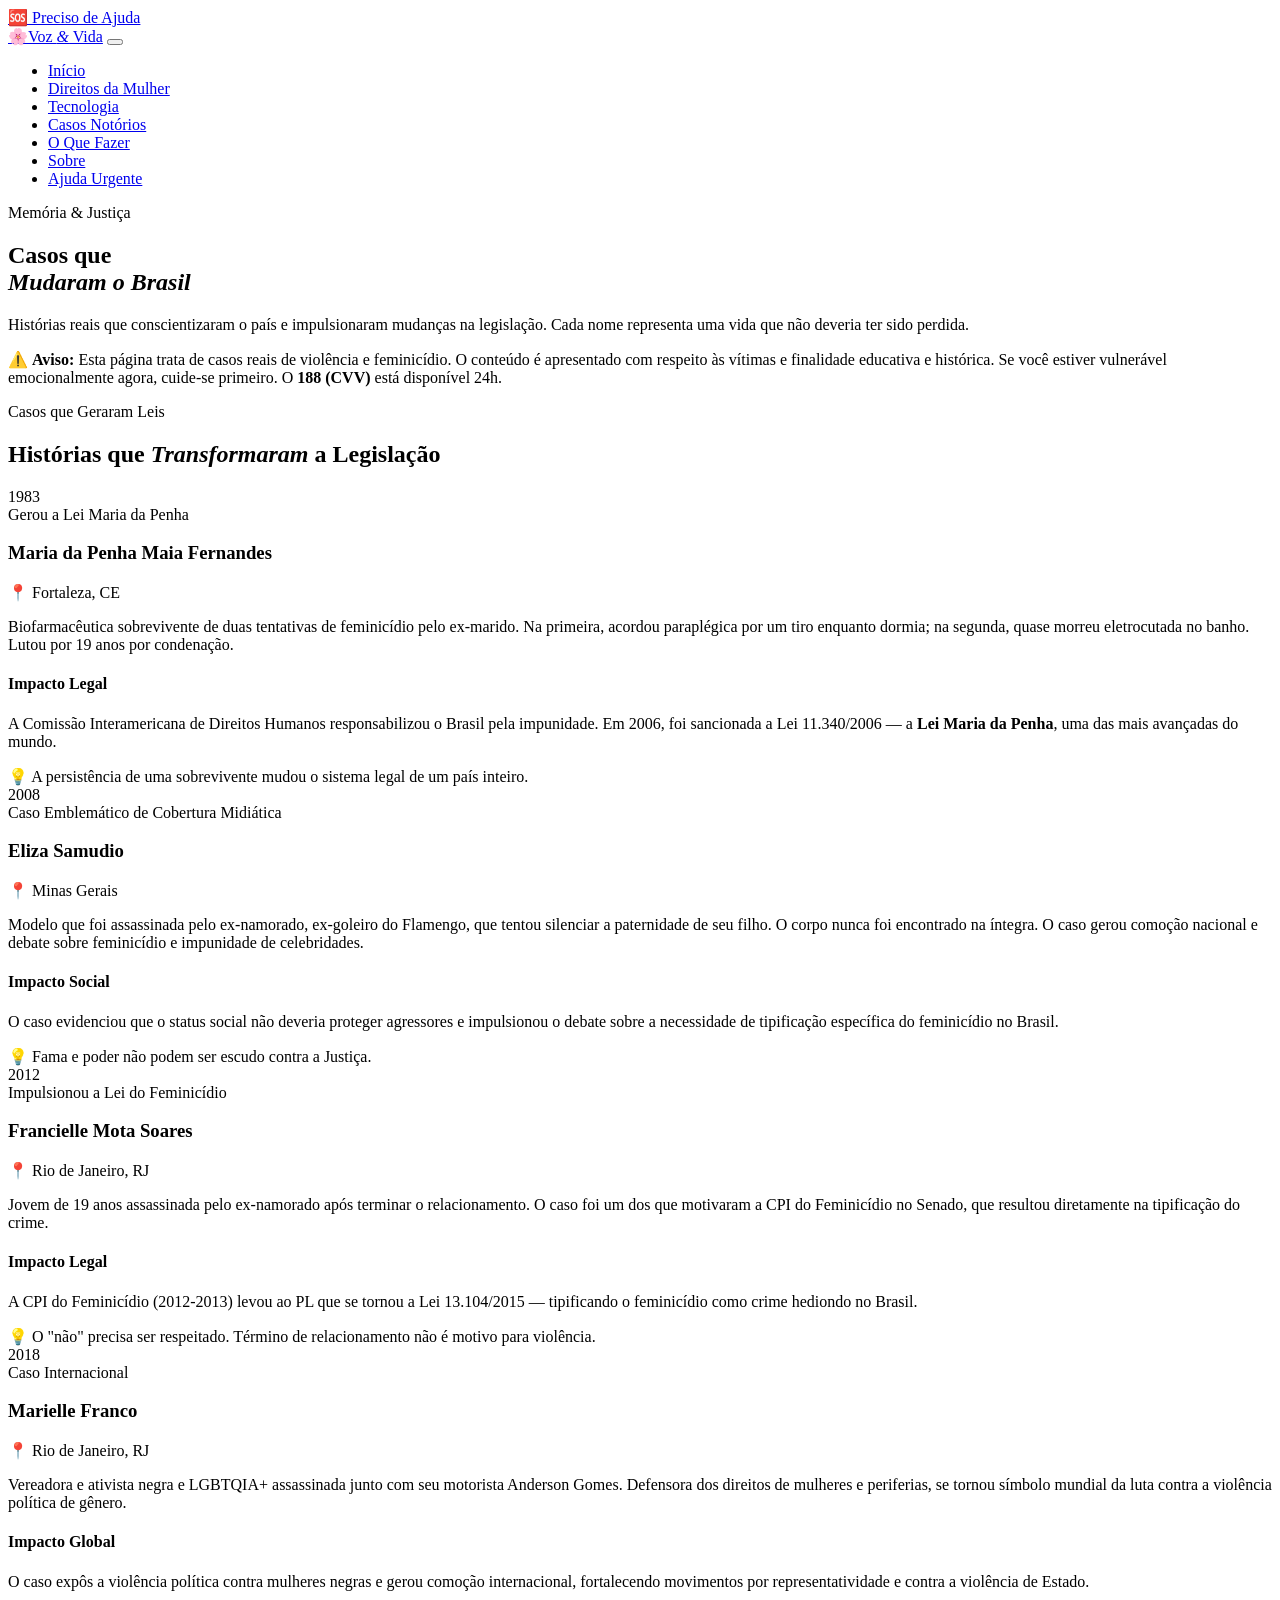
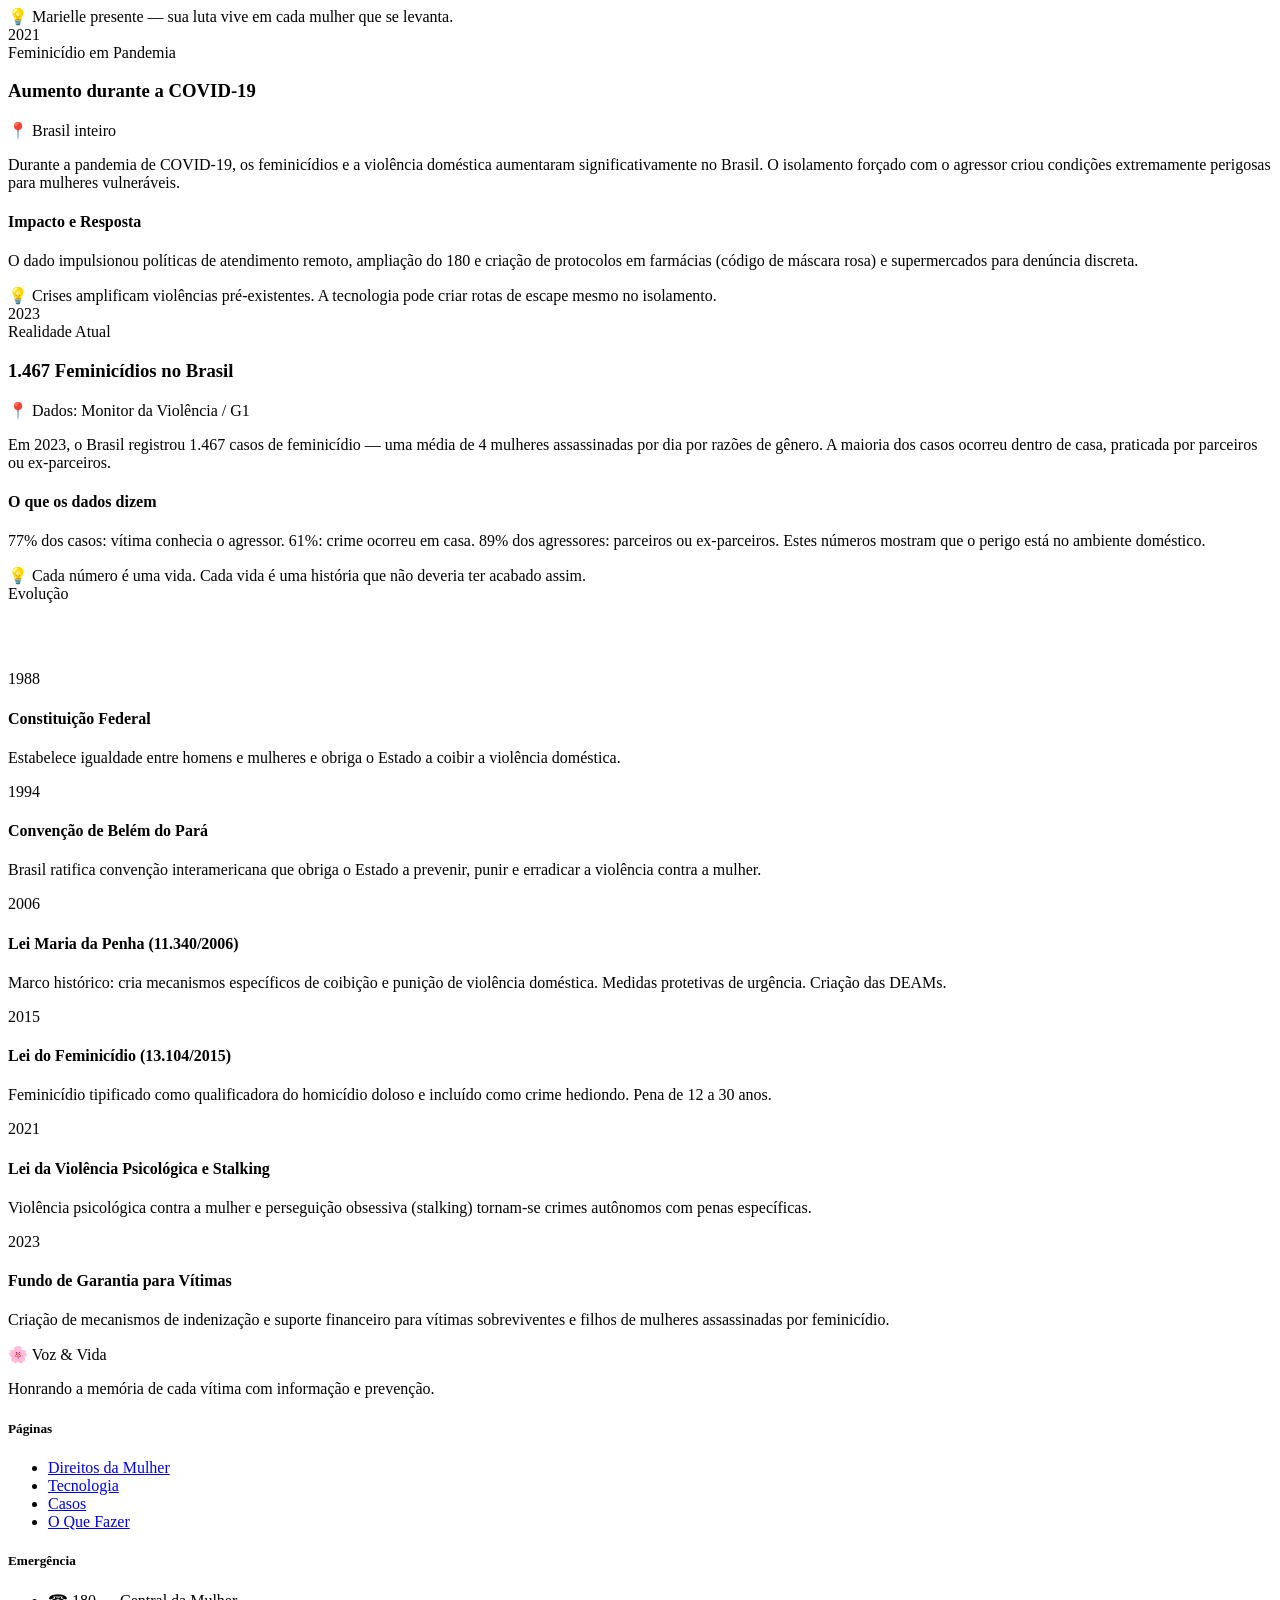
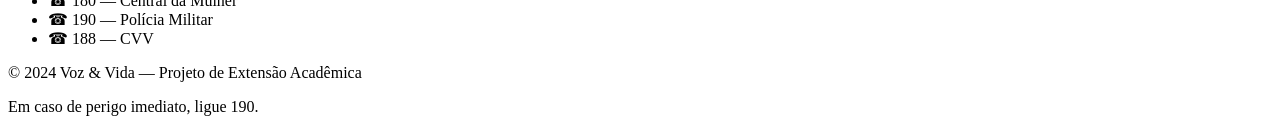
==== casos.html @ ae89c6c9 "Add files via upload" ====
<!DOCTYPE html>
<html lang="pt-BR">
<head>
  <meta charset="UTF-8"/>
  <meta name="viewport" content="width=device-width, initial-scale=1.0"/>
  <title>Casos Notórios — Voz & Vida</title>
  <link rel="stylesheet" href="../css/style.css"/>
  <link rel="stylesheet" href="../css/pages.css"/>
  <link href="https://fonts.googleapis.com/css2?family=Playfair+Display:ital,wght@0,400;0,700;1,400&family=DM+Sans:wght@300;400;500;600&display=swap" rel="stylesheet">
</head>
<body>

  <a href="socorro.html" class="sos-btn">
    <span class="sos-pulse"></span><span class="sos-icon">🆘</span>
    <span class="sos-label">Preciso de Ajuda</span>
  </a>

  <nav class="navbar" id="navbar">
    <div class="nav-container">
      <a href="../index.html" class="nav-logo"><span class="logo-icon">🌸</span><span>Voz <em>&</em> Vida</span></a>
      <button class="nav-toggle" id="navToggle"><span></span><span></span><span></span></button>
      <ul class="nav-links" id="navLinks">
        <li><a href="../index.html">Início</a></li>
        <li><a href="direitos.html">Direitos da Mulher</a></li>
        <li><a href="tecnologia.html">Tecnologia</a></li>
        <li><a href="casos.html" class="active">Casos Notórios</a></li>
        <li><a href="passos.html">O Que Fazer</a></li>
        <li><a href="sobre.html">Sobre</a></li>
        <li><a href="socorro.html" class="nav-sos">Ajuda Urgente</a></li>
      </ul>
    </div>
  </nav>

  <section class="page-hero">
    <span class="page-hero-tag">Memória & Justiça</span>
    <h1>Casos que<br><em>Mudaram o Brasil</em></h1>
    <p>Histórias reais que conscientizaram o país e impulsionaram mudanças na legislação. Cada nome representa uma vida que não deveria ter sido perdida.</p>
  </section>

  <!-- AVISO DE CONTEÚDO SENSÍVEL -->
  <div class="content-warning">
    <div class="container">
      <p>⚠️ <strong>Aviso:</strong> Esta página trata de casos reais de violência e feminicídio. O conteúdo é apresentado com respeito às vítimas e finalidade educativa e histórica. Se você estiver vulnerável emocionalmente agora, cuide-se primeiro. O <strong>188 (CVV)</strong> está disponível 24h.</p>
    </div>
  </div>

  <!-- CASOS -->
  <section class="content-section">
    <div class="container">
      <div class="section-header centered">
        <span class="section-tag">Casos que Geraram Leis</span>
        <h2 class="section-title">Histórias que <em>Transformaram</em> a Legislação</h2>
      </div>
      <div class="cases-grid">

        <div class="case-card case-landmark">
          <div class="case-year">1983</div>
          <div class="case-badge">Gerou a Lei Maria da Penha</div>
          <h3>Maria da Penha Maia Fernandes</h3>
          <div class="case-location">📍 Fortaleza, CE</div>
          <p>Biofarmacêutica sobrevivente de duas tentativas de feminicídio pelo ex-marido. Na primeira, acordou paraplégica por um tiro enquanto dormia; na segunda, quase morreu eletrocutada no banho. Lutou por 19 anos por condenação.</p>
          <div class="case-impact">
            <h4>Impacto Legal</h4>
            <p>A Comissão Interamericana de Direitos Humanos responsabilizou o Brasil pela impunidade. Em 2006, foi sancionada a Lei 11.340/2006 — a <strong>Lei Maria da Penha</strong>, uma das mais avançadas do mundo.</p>
          </div>
          <div class="case-lesson">
            <span class="lesson-icon">💡</span>
            <span>A persistência de uma sobrevivente mudou o sistema legal de um país inteiro.</span>
          </div>
        </div>

        <div class="case-card">
          <div class="case-year">2008</div>
          <div class="case-badge">Caso Emblemático de Cobertura Midiática</div>
          <h3>Eliza Samudio</h3>
          <div class="case-location">📍 Minas Gerais</div>
          <p>Modelo que foi assassinada pelo ex-namorado, ex-goleiro do Flamengo, que tentou silenciar a paternidade de seu filho. O corpo nunca foi encontrado na íntegra. O caso gerou comoção nacional e debate sobre feminicídio e impunidade de celebridades.</p>
          <div class="case-impact">
            <h4>Impacto Social</h4>
            <p>O caso evidenciou que o status social não deveria proteger agressores e impulsionou o debate sobre a necessidade de tipificação específica do feminicídio no Brasil.</p>
          </div>
          <div class="case-lesson">
            <span class="lesson-icon">💡</span>
            <span>Fama e poder não podem ser escudo contra a Justiça.</span>
          </div>
        </div>

        <div class="case-card">
          <div class="case-year">2012</div>
          <div class="case-badge">Impulsionou a Lei do Feminicídio</div>
          <h3>Francielle Mota Soares</h3>
          <div class="case-location">📍 Rio de Janeiro, RJ</div>
          <p>Jovem de 19 anos assassinada pelo ex-namorado após terminar o relacionamento. O caso foi um dos que motivaram a CPI do Feminicídio no Senado, que resultou diretamente na tipificação do crime.</p>
          <div class="case-impact">
            <h4>Impacto Legal</h4>
            <p>A CPI do Feminicídio (2012-2013) levou ao PL que se tornou a Lei 13.104/2015 — tipificando o feminicídio como crime hediondo no Brasil.</p>
          </div>
          <div class="case-lesson">
            <span class="lesson-icon">💡</span>
            <span>O "não" precisa ser respeitado. Término de relacionamento não é motivo para violência.</span>
          </div>
        </div>

        <div class="case-card">
          <div class="case-year">2018</div>
          <div class="case-badge">Caso Internacional</div>
          <h3>Marielle Franco</h3>
          <div class="case-location">📍 Rio de Janeiro, RJ</div>
          <p>Vereadora e ativista negra e LGBTQIA+ assassinada junto com seu motorista Anderson Gomes. Defensora dos direitos de mulheres e periferias, se tornou símbolo mundial da luta contra a violência política de gênero.</p>
          <div class="case-impact">
            <h4>Impacto Global</h4>
            <p>O caso expôs a violência política contra mulheres negras e gerou comoção internacional, fortalecendo movimentos por representatividade e contra a violência de Estado.</p>
          </div>
          <div class="case-lesson">
            <span class="lesson-icon">💡</span>
            <span>Marielle presente — sua luta vive em cada mulher que se levanta.</span>
          </div>
        </div>

        <div class="case-card">
          <div class="case-year">2021</div>
          <div class="case-badge">Feminicídio em Pandemia</div>
          <h3>Aumento durante a COVID-19</h3>
          <div class="case-location">📍 Brasil inteiro</div>
          <p>Durante a pandemia de COVID-19, os feminicídios e a violência doméstica aumentaram significativamente no Brasil. O isolamento forçado com o agressor criou condições extremamente perigosas para mulheres vulneráveis.</p>
          <div class="case-impact">
            <h4>Impacto e Resposta</h4>
            <p>O dado impulsionou políticas de atendimento remoto, ampliação do 180 e criação de protocolos em farmácias (código de máscara rosa) e supermercados para denúncia discreta.</p>
          </div>
          <div class="case-lesson">
            <span class="lesson-icon">💡</span>
            <span>Crises amplificam violências pré-existentes. A tecnologia pode criar rotas de escape mesmo no isolamento.</span>
          </div>
        </div>

        <div class="case-card case-recent">
          <div class="case-year">2023</div>
          <div class="case-badge">Realidade Atual</div>
          <h3>1.467 Feminicídios no Brasil</h3>
          <div class="case-location">📍 Dados: Monitor da Violência / G1</div>
          <p>Em 2023, o Brasil registrou 1.467 casos de feminicídio — uma média de 4 mulheres assassinadas por dia por razões de gênero. A maioria dos casos ocorreu dentro de casa, praticada por parceiros ou ex-parceiros.</p>
          <div class="case-impact">
            <h4>O que os dados dizem</h4>
            <p>77% dos casos: vítima conhecia o agressor. 61%: crime ocorreu em casa. 89% dos agressores: parceiros ou ex-parceiros. Estes números mostram que o perigo está no ambiente doméstico.</p>
          </div>
          <div class="case-lesson">
            <span class="lesson-icon">💡</span>
            <span>Cada número é uma vida. Cada vida é uma história que não deveria ter acabado assim.</span>
          </div>
        </div>

      </div>
    </div>
  </section>

  <!-- LINHA DO TEMPO DAS LEIS -->
  <section class="content-section" style="background:var(--dark)">
    <div class="container">
      <div class="section-header centered">
        <span class="section-tag" style="color:var(--rose-light)">Evolução</span>
        <h2 class="section-title" style="color:white">Linha do Tempo <em>Legislativa</em></h2>
      </div>
      <div class="timeline">
        <div class="timeline-item">
          <div class="tl-year">1988</div>
          <div class="tl-content">
            <h4>Constituição Federal</h4>
            <p>Estabelece igualdade entre homens e mulheres e obriga o Estado a coibir a violência doméstica.</p>
          </div>
        </div>
        <div class="timeline-item">
          <div class="tl-year">1994</div>
          <div class="tl-content">
            <h4>Convenção de Belém do Pará</h4>
            <p>Brasil ratifica convenção interamericana que obriga o Estado a prevenir, punir e erradicar a violência contra a mulher.</p>
          </div>
        </div>
        <div class="timeline-item">
          <div class="tl-year">2006</div>
          <div class="tl-content">
            <h4>Lei Maria da Penha (11.340/2006)</h4>
            <p>Marco histórico: cria mecanismos específicos de coibição e punição de violência doméstica. Medidas protetivas de urgência. Criação das DEAMs.</p>
          </div>
        </div>
        <div class="timeline-item">
          <div class="tl-year">2015</div>
          <div class="tl-content">
            <h4>Lei do Feminicídio (13.104/2015)</h4>
            <p>Feminicídio tipificado como qualificadora do homicídio doloso e incluído como crime hediondo. Pena de 12 a 30 anos.</p>
          </div>
        </div>
        <div class="timeline-item">
          <div class="tl-year">2021</div>
          <div class="tl-content">
            <h4>Lei da Violência Psicológica e Stalking</h4>
            <p>Violência psicológica contra a mulher e perseguição obsessiva (stalking) tornam-se crimes autônomos com penas específicas.</p>
          </div>
        </div>
        <div class="timeline-item">
          <div class="tl-year">2023</div>
          <div class="tl-content">
            <h4>Fundo de Garantia para Vítimas</h4>
            <p>Criação de mecanismos de indenização e suporte financeiro para vítimas sobreviventes e filhos de mulheres assassinadas por feminicídio.</p>
          </div>
        </div>
      </div>
    </div>
  </section>

  <footer class="footer">
    <div class="container">
      <div class="footer-top">
        <div class="footer-brand">
          <div class="footer-logo">🌸 Voz & Vida</div>
          <p>Honrando a memória de cada vítima com informação e prevenção.</p>
        </div>
        <div class="footer-links-col">
          <h5>Páginas</h5>
          <ul>
            <li><a href="direitos.html">Direitos da Mulher</a></li>
            <li><a href="tecnologia.html">Tecnologia</a></li>
            <li><a href="casos.html">Casos</a></li>
            <li><a href="passos.html">O Que Fazer</a></li>
          </ul>
        </div>
        <div class="footer-links-col">
          <h5>Emergência</h5>
          <ul>
            <li>☎ 180 — Central da Mulher</li>
            <li>☎ 190 — Polícia Militar</li>
            <li>☎ 188 — CVV</li>
          </ul>
        </div>
      </div>
      <div class="footer-bottom">
        <p>© 2024 Voz & Vida — Projeto de Extensão Acadêmica</p>
        <p class="footer-disclaimer">Em caso de perigo imediato, ligue 190.</p>
      </div>
    </div>
  </footer>

  <script src="../js/main.js"></script>
</body>
</html>
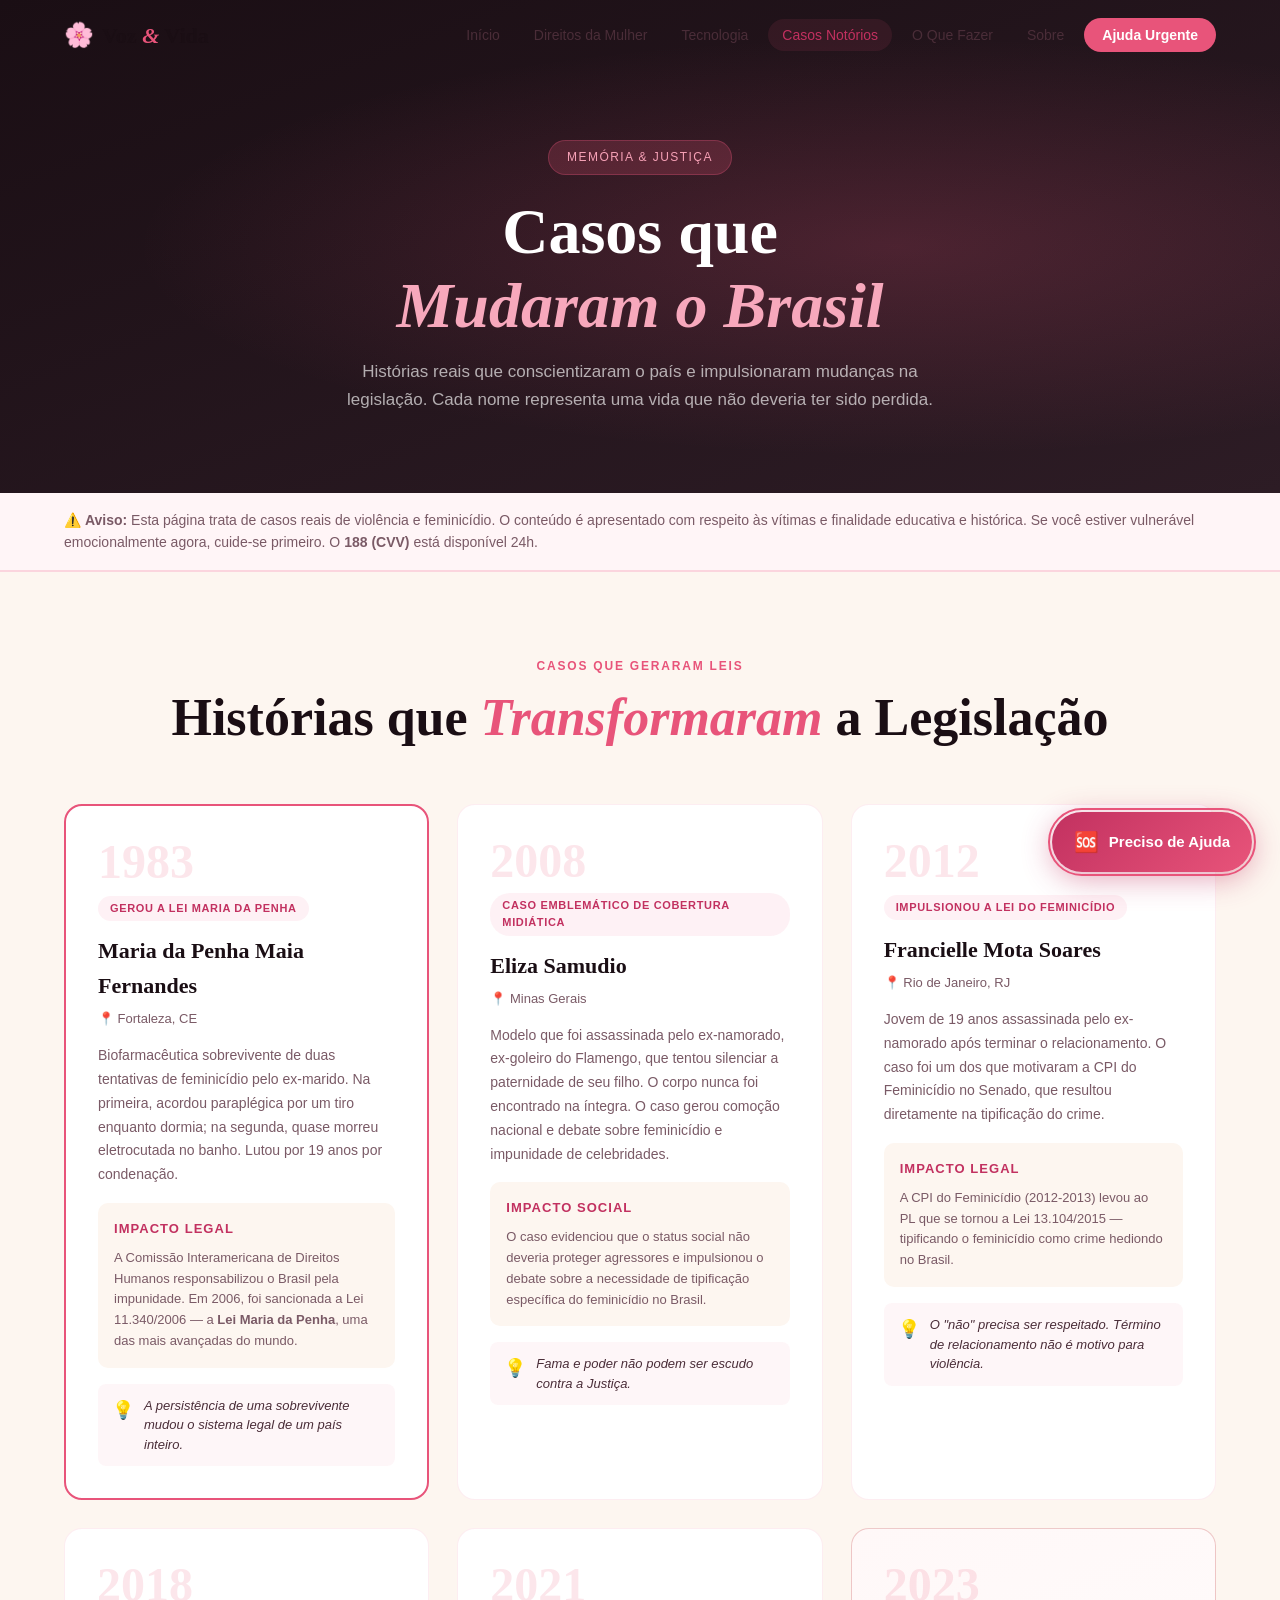
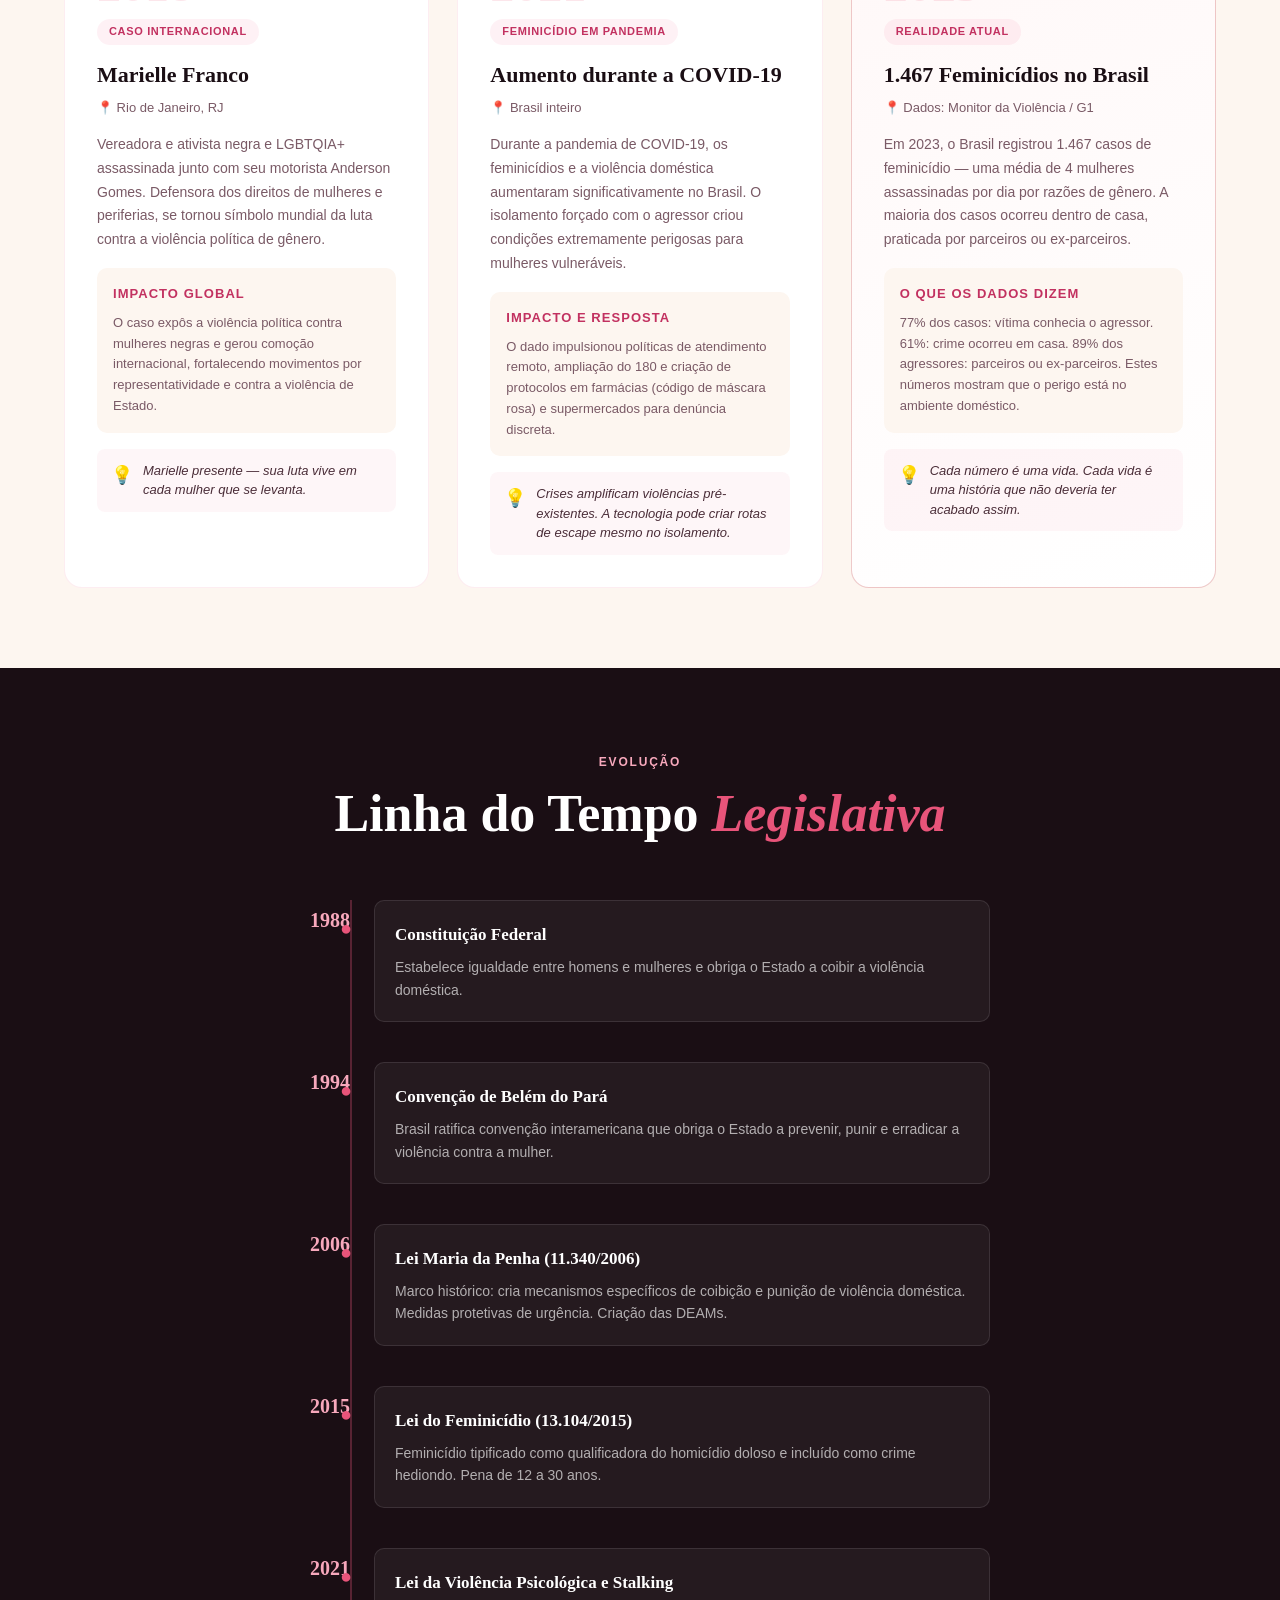
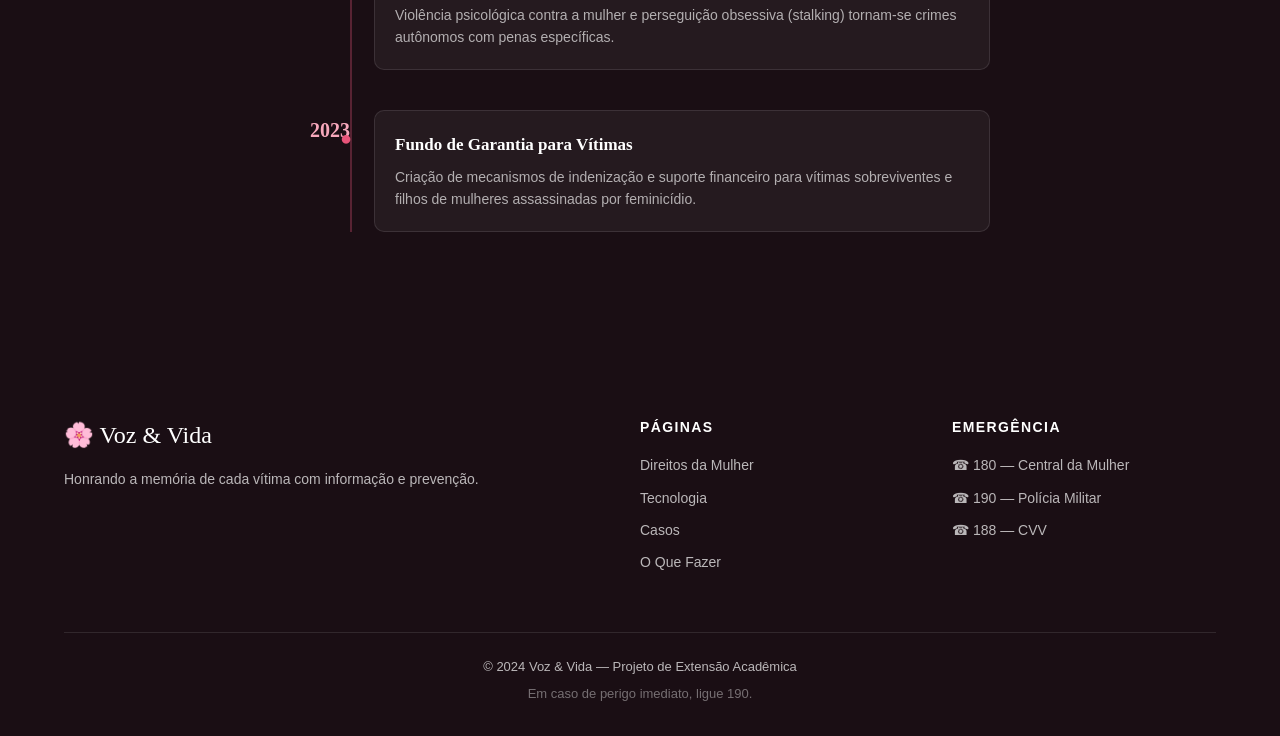
==== commit 39e723c1: "Add files via upload" ====
--- a/casos.html
+++ b/casos.html
@@ -4,8 +4,8 @@
   <meta charset="UTF-8"/>
   <meta name="viewport" content="width=device-width, initial-scale=1.0"/>
   <title>Casos Notórios — Voz & Vida</title>
-  <link rel="stylesheet" href="../css/style.css"/>
-  <link rel="stylesheet" href="../css/pages.css"/>
+  <link rel="stylesheet" href="style.css"/>
+  <link rel="stylesheet" href="pages.css"/>
   <link href="https://fonts.googleapis.com/css2?family=Playfair+Display:ital,wght@0,400;0,700;1,400&family=DM+Sans:wght@300;400;500;600&display=swap" rel="stylesheet">
 </head>
 <body>
@@ -17,10 +17,10 @@
 
   <nav class="navbar" id="navbar">
     <div class="nav-container">
-      <a href="../index.html" class="nav-logo"><span class="logo-icon">🌸</span><span>Voz <em>&</em> Vida</span></a>
+      <a href="index.html" class="nav-logo"><span class="logo-icon">🌸</span><span>Voz <em>&</em> Vida</span></a>
       <button class="nav-toggle" id="navToggle"><span></span><span></span><span></span></button>
       <ul class="nav-links" id="navLinks">
-        <li><a href="../index.html">Início</a></li>
+        <li><a href="index.html">Início</a></li>
         <li><a href="direitos.html">Direitos da Mulher</a></li>
         <li><a href="tecnologia.html">Tecnologia</a></li>
         <li><a href="casos.html" class="active">Casos Notórios</a></li>
@@ -239,6 +239,6 @@
     </div>
   </footer>
 
-  <script src="../js/main.js"></script>
+  <script src="main.js"></script>
 </body>
 </html>
--- a/style.css
+++ b/style.css
@@ -0,0 +1,653 @@
+/* ===== RESET & ROOT ===== */
+*, *::before, *::after { box-sizing: border-box; margin: 0; padding: 0; }
+
+:root {
+  --rose: #e8547a;
+  --rose-light: #f7a8bc;
+  --rose-dark: #c23160;
+  --cream: #fdf6f0;
+  --dark: #1a0e14;
+  --dark-2: #2d1c25;
+  --dark-3: #3f2933;
+  --text: #4a2d38;
+  --text-light: #7a5a66;
+  --white: #ffffff;
+  --gold: #d4a843;
+  --green: #4caf80;
+  --shadow: 0 8px 40px rgba(200,50,90,0.13);
+  --shadow-lg: 0 20px 60px rgba(200,50,90,0.2);
+  --radius: 18px;
+  --radius-sm: 10px;
+  --font-display: 'Playfair Display', Georgia, serif;
+  --font-body: 'DM Sans', sans-serif;
+  --transition: all 0.35s cubic-bezier(0.4,0,0.2,1);
+}
+
+html { scroll-behavior: smooth; }
+
+body {
+  font-family: var(--font-body);
+  background: var(--cream);
+  color: var(--text);
+  overflow-x: hidden;
+  line-height: 1.6;
+}
+
+a { text-decoration: none; color: inherit; }
+ul { list-style: none; }
+img { max-width: 100%; }
+
+.container {
+  max-width: 1200px;
+  margin: 0 auto;
+  padding: 0 24px;
+}
+
+/* ===== SOS BUTTON ===== */
+.sos-btn {
+  position: fixed;
+  bottom: 28px;
+  right: 28px;
+  z-index: 9999;
+  background: linear-gradient(135deg, var(--rose-dark), var(--rose));
+  color: white;
+  border-radius: 50px;
+  padding: 14px 22px;
+  display: flex;
+  align-items: center;
+  gap: 10px;
+  font-family: var(--font-body);
+  font-weight: 600;
+  font-size: 15px;
+  box-shadow: 0 6px 30px rgba(194,49,96,0.45);
+  transition: var(--transition);
+}
+.sos-btn:hover { transform: scale(1.06) translateY(-2px); box-shadow: 0 12px 40px rgba(194,49,96,0.55); }
+.sos-pulse {
+  position: absolute;
+  inset: -4px;
+  border-radius: 50px;
+  border: 2px solid var(--rose);
+  animation: pulse-ring 2s ease infinite;
+}
+@keyframes pulse-ring {
+  0% { opacity: 0.8; transform: scale(1); }
+  100% { opacity: 0; transform: scale(1.3); }
+}
+.sos-icon { font-size: 20px; }
+
+/* ===== NAVBAR ===== */
+.navbar {
+  position: fixed;
+  top: 0; left: 0; right: 0;
+  z-index: 1000;
+  padding: 16px 0;
+  transition: var(--transition);
+  background: transparent;
+}
+.navbar.scrolled {
+  background: rgba(253,246,240,0.95);
+  backdrop-filter: blur(12px);
+  box-shadow: 0 2px 30px rgba(200,50,90,0.1);
+  padding: 10px 0;
+}
+.nav-container {
+  max-width: 1200px;
+  margin: 0 auto;
+  padding: 0 24px;
+  display: flex;
+  align-items: center;
+  justify-content: space-between;
+}
+.nav-logo {
+  font-family: var(--font-display);
+  font-size: 22px;
+  font-weight: 700;
+  color: var(--dark);
+  display: flex;
+  align-items: center;
+  gap: 8px;
+}
+.nav-logo em { font-style: italic; color: var(--rose); }
+.logo-icon { font-size: 24px; }
+.nav-links {
+  display: flex;
+  align-items: center;
+  gap: 6px;
+  flex-wrap: wrap;
+}
+.nav-links a {
+  font-size: 14px;
+  font-weight: 500;
+  color: var(--text);
+  padding: 8px 14px;
+  border-radius: 30px;
+  transition: var(--transition);
+}
+.nav-links a:hover, .nav-links a.active {
+  background: rgba(232,84,122,0.1);
+  color: var(--rose-dark);
+}
+.nav-sos {
+  background: var(--rose) !important;
+  color: white !important;
+  padding: 9px 18px !important;
+  border-radius: 30px !important;
+  font-weight: 600 !important;
+}
+.nav-sos:hover { background: var(--rose-dark) !important; }
+.nav-toggle {
+  display: none;
+  flex-direction: column;
+  gap: 5px;
+  cursor: pointer;
+  background: none;
+  border: none;
+  padding: 8px;
+}
+.nav-toggle span {
+  display: block;
+  width: 26px;
+  height: 2px;
+  background: var(--dark);
+  border-radius: 2px;
+  transition: var(--transition);
+}
+
+/* ===== HERO ===== */
+.hero {
+  min-height: 100vh;
+  display: flex;
+  align-items: center;
+  position: relative;
+  overflow: hidden;
+  background: linear-gradient(160deg, #1a0e14 0%, #2d1c25 40%, #1a0e14 100%);
+  padding: 100px 24px 60px;
+}
+.hero-bg {
+  position: absolute;
+  inset: 0;
+  pointer-events: none;
+}
+.hero-orb {
+  position: absolute;
+  border-radius: 50%;
+  filter: blur(80px);
+  opacity: 0.25;
+}
+.orb1 {
+  width: 600px; height: 600px;
+  background: var(--rose);
+  top: -200px; right: -100px;
+  animation: float 8s ease-in-out infinite;
+}
+.orb2 {
+  width: 400px; height: 400px;
+  background: #7b2d5e;
+  bottom: -100px; left: -100px;
+  animation: float 10s ease-in-out infinite reverse;
+}
+.orb3 {
+  width: 300px; height: 300px;
+  background: var(--gold);
+  top: 50%; left: 40%;
+  animation: float 12s ease-in-out infinite 2s;
+}
+@keyframes float {
+  0%, 100% { transform: translate(0, 0) scale(1); }
+  33% { transform: translate(30px, -20px) scale(1.05); }
+  66% { transform: translate(-15px, 15px) scale(0.97); }
+}
+.hero-content {
+  max-width: 780px;
+  margin: 0 auto;
+  text-align: center;
+  position: relative;
+  z-index: 2;
+}
+.hero-tag {
+  display: inline-block;
+  background: rgba(232,84,122,0.2);
+  border: 1px solid rgba(232,84,122,0.4);
+  color: var(--rose-light);
+  font-size: 13px;
+  font-weight: 500;
+  letter-spacing: 0.1em;
+  text-transform: uppercase;
+  padding: 8px 20px;
+  border-radius: 30px;
+  margin-bottom: 32px;
+}
+.hero-title {
+  font-family: var(--font-display);
+  font-size: clamp(52px, 9vw, 96px);
+  line-height: 1.0;
+  color: var(--white);
+  margin-bottom: 28px;
+}
+.title-line { display: block; }
+.title-line.accent { color: var(--rose-light); font-style: italic; }
+.hero-desc {
+  font-size: clamp(16px, 2vw, 19px);
+  color: rgba(255,255,255,0.75);
+  max-width: 600px;
+  margin: 0 auto 36px;
+  line-height: 1.7;
+}
+.hero-actions {
+  display: flex;
+  gap: 16px;
+  justify-content: center;
+  flex-wrap: wrap;
+  margin-bottom: 56px;
+}
+.btn-primary {
+  background: linear-gradient(135deg, var(--rose), var(--rose-dark));
+  color: white;
+  padding: 16px 32px;
+  border-radius: 50px;
+  font-weight: 600;
+  font-size: 16px;
+  font-family: var(--font-body);
+  transition: var(--transition);
+  box-shadow: 0 8px 30px rgba(194,49,96,0.4);
+}
+.btn-primary:hover { transform: translateY(-3px); box-shadow: 0 14px 40px rgba(194,49,96,0.5); }
+.btn-secondary {
+  background: rgba(255,255,255,0.08);
+  border: 1px solid rgba(255,255,255,0.25);
+  color: white;
+  padding: 16px 32px;
+  border-radius: 50px;
+  font-weight: 500;
+  font-size: 16px;
+  transition: var(--transition);
+}
+.btn-secondary:hover { background: rgba(255,255,255,0.15); transform: translateY(-3px); }
+.hero-stat-row {
+  display: flex;
+  align-items: center;
+  justify-content: center;
+  gap: 32px;
+  flex-wrap: wrap;
+}
+.hero-stat { text-align: center; }
+.stat-num {
+  display: block;
+  font-family: var(--font-display);
+  font-size: clamp(28px, 4vw, 40px);
+  color: var(--rose-light);
+  font-weight: 700;
+}
+.stat-label {
+  display: block;
+  font-size: 12px;
+  color: rgba(255,255,255,0.55);
+  max-width: 120px;
+  line-height: 1.4;
+  margin-top: 4px;
+}
+.stat-divider {
+  width: 1px;
+  height: 50px;
+  background: rgba(255,255,255,0.2);
+}
+.hero-scroll-hint {
+  position: absolute;
+  bottom: 30px;
+  left: 50%;
+  transform: translateX(-50%);
+  display: flex;
+  flex-direction: column;
+  align-items: center;
+  gap: 8px;
+  color: rgba(255,255,255,0.4);
+  font-size: 12px;
+}
+.scroll-arrow {
+  width: 20px; height: 20px;
+  border-right: 2px solid rgba(255,255,255,0.4);
+  border-bottom: 2px solid rgba(255,255,255,0.4);
+  transform: rotate(45deg);
+  animation: bounce 1.5s ease infinite;
+}
+@keyframes bounce {
+  0%, 100% { transform: rotate(45deg) translateY(0); }
+  50% { transform: rotate(45deg) translateY(6px); }
+}
+
+/* ===== SECTIONS ===== */
+.section { padding: 100px 0; }
+.section-header { margin-bottom: 56px; }
+.section-header.centered { text-align: center; }
+.section-tag {
+  display: inline-block;
+  font-size: 12px;
+  font-weight: 600;
+  letter-spacing: 0.15em;
+  text-transform: uppercase;
+  color: var(--rose);
+  margin-bottom: 12px;
+}
+.section-title {
+  font-family: var(--font-display);
+  font-size: clamp(32px, 5vw, 52px);
+  line-height: 1.15;
+  color: var(--dark);
+}
+.section-title em { color: var(--rose); font-style: italic; }
+.section-sub {
+  font-size: 17px;
+  color: var(--text-light);
+  margin-top: 12px;
+  max-width: 560px;
+  margin-left: auto;
+  margin-right: auto;
+}
+
+/* ===== WHAT IS ===== */
+.what-is { background: var(--white); }
+.what-grid {
+  display: grid;
+  grid-template-columns: repeat(auto-fit, minmax(260px, 1fr));
+  gap: 24px;
+}
+.what-card {
+  padding: 32px;
+  border-radius: var(--radius);
+  transition: var(--transition);
+}
+.what-card:hover { transform: translateY(-6px); box-shadow: var(--shadow-lg); }
+.card-icon { font-size: 36px; margin-bottom: 16px; }
+.what-card h3 {
+  font-family: var(--font-display);
+  font-size: 22px;
+  margin-bottom: 12px;
+}
+.what-card p { font-size: 15px; line-height: 1.7; }
+.card-rose { background: linear-gradient(135deg, #fce8ef, #faf0f4); border: 1px solid rgba(232,84,122,0.15); }
+.card-rose h3 { color: var(--rose-dark); }
+.card-dark { background: linear-gradient(135deg, var(--dark-2), var(--dark-3)); color: var(--white); }
+.card-dark h3 { color: var(--rose-light); }
+.card-dark p { color: rgba(255,255,255,0.8); }
+.card-soft { background: linear-gradient(135deg, #f9f5ff, #eee8f5); border: 1px solid rgba(150,100,200,0.15); }
+.card-soft h3 { color: #6b3fa0; }
+.card-highlight { background: linear-gradient(135deg, var(--rose), var(--rose-dark)); color: white; }
+.card-highlight h3 { color: white; }
+.alert-list { margin-top: 8px; }
+.alert-list li {
+  padding: 6px 0;
+  padding-left: 20px;
+  position: relative;
+  font-size: 14px;
+  color: rgba(255,255,255,0.9);
+}
+.alert-list li::before {
+  content: '!';
+  position: absolute;
+  left: 0;
+  font-weight: 700;
+  color: rgba(255,255,255,0.7);
+}
+
+/* ===== PILLARS ===== */
+.pillars { background: var(--cream); }
+.pillars-grid {
+  display: flex;
+  align-items: stretch;
+  gap: 0;
+  max-width: 1000px;
+  margin: 0 auto;
+}
+.pillar {
+  flex: 1;
+  padding: 48px 40px;
+  border-radius: var(--radius);
+  text-align: center;
+  transition: var(--transition);
+}
+.pillar:hover { transform: translateY(-8px); box-shadow: var(--shadow-lg); }
+.pillar-tech { background: linear-gradient(160deg, var(--dark), var(--dark-2)); color: white; }
+.pillar-law { background: linear-gradient(160deg, #2a1440, #1a0e14); color: white; }
+.pillar-icon-wrap {
+  font-size: 56px;
+  margin-bottom: 20px;
+  display: block;
+}
+.pillar h3 {
+  font-family: var(--font-display);
+  font-size: 24px;
+  color: var(--rose-light);
+  margin-bottom: 16px;
+  line-height: 1.3;
+}
+.pillar p { font-size: 15px; color: rgba(255,255,255,0.75); line-height: 1.7; margin-bottom: 24px; }
+.pillar-link { color: var(--rose-light); font-weight: 600; font-size: 14px; text-decoration: underline; text-underline-offset: 4px; }
+.pillar-connector {
+  display: flex;
+  flex-direction: column;
+  align-items: center;
+  justify-content: center;
+  padding: 20px;
+  width: 60px;
+  flex-shrink: 0;
+}
+.connector-line { flex: 1; width: 2px; background: linear-gradient(to bottom, transparent, var(--rose-light), transparent); }
+.connector-heart { font-size: 28px; margin: 12px 0; }
+
+/* ===== CHANNELS ===== */
+.channels { background: var(--dark); }
+.channels .section-tag { color: var(--rose-light); }
+.channels .section-title { color: white; }
+.channels .section-sub { color: rgba(255,255,255,0.6); }
+.channels-grid {
+  display: grid;
+  grid-template-columns: repeat(auto-fit, minmax(240px, 1fr));
+  gap: 16px;
+  margin-bottom: 32px;
+}
+.channel-card {
+  background: rgba(255,255,255,0.07);
+  border: 1px solid rgba(255,255,255,0.1);
+  border-radius: var(--radius);
+  padding: 28px;
+  display: flex;
+  align-items: center;
+  gap: 20px;
+  transition: var(--transition);
+}
+.channel-card:hover { background: rgba(232,84,122,0.15); border-color: var(--rose); transform: translateY(-4px); }
+.channel-card.urgent { border-color: var(--rose); background: rgba(232,84,122,0.1); }
+.ch-num {
+  font-family: var(--font-display);
+  font-size: 40px;
+  font-weight: 700;
+  color: var(--rose-light);
+  line-height: 1;
+  min-width: 80px;
+}
+.ch-info h4 { font-size: 16px; font-weight: 600; color: white; margin-bottom: 4px; }
+.ch-info p { font-size: 13px; color: rgba(255,255,255,0.55); }
+.channel-app-hint {
+  background: rgba(255,255,255,0.05);
+  border-radius: var(--radius-sm);
+  padding: 20px 28px;
+  display: flex;
+  align-items: center;
+  gap: 16px;
+  flex-wrap: wrap;
+}
+.channel-app-hint span { font-size: 28px; }
+.channel-app-hint p { color: rgba(255,255,255,0.75); flex: 1; }
+.channel-app-hint strong { color: white; }
+.btn-small {
+  background: var(--rose);
+  color: white;
+  padding: 10px 22px;
+  border-radius: 30px;
+  font-weight: 600;
+  font-size: 14px;
+  transition: var(--transition);
+}
+.btn-small:hover { background: var(--rose-dark); transform: translateY(-2px); }
+
+/* ===== QUICK NAV ===== */
+.quick-nav { background: var(--white); }
+.qnav-grid {
+  display: grid;
+  grid-template-columns: repeat(auto-fit, minmax(260px, 1fr));
+  gap: 24px;
+}
+.qnav-card {
+  background: var(--cream);
+  border: 1px solid rgba(232,84,122,0.12);
+  border-radius: var(--radius);
+  padding: 32px;
+  display: flex;
+  flex-direction: column;
+  gap: 10px;
+  transition: var(--transition);
+  position: relative;
+  overflow: hidden;
+}
+.qnav-card::before {
+  content: '';
+  position: absolute;
+  bottom: 0; left: 0; right: 0;
+  height: 3px;
+  background: linear-gradient(90deg, var(--rose), var(--rose-dark));
+  transform: scaleX(0);
+  transition: var(--transition);
+}
+.qnav-card:hover { transform: translateY(-6px); box-shadow: var(--shadow); }
+.qnav-card:hover::before { transform: scaleX(1); }
+.qnav-icon { font-size: 36px; }
+.qnav-card h3 { font-family: var(--font-display); font-size: 22px; color: var(--dark); }
+.qnav-card p { font-size: 14px; color: var(--text-light); line-height: 1.6; flex: 1; }
+.qnav-arrow { font-size: 20px; color: var(--rose); font-weight: 700; transition: var(--transition); }
+.qnav-card:hover .qnav-arrow { transform: translateX(6px); }
+
+/* ===== FOOTER ===== */
+.footer { background: var(--dark); color: rgba(255,255,255,0.7); padding: 64px 0 32px; }
+.footer-top {
+  display: grid;
+  grid-template-columns: 2fr 1fr 1fr;
+  gap: 48px;
+  margin-bottom: 48px;
+}
+.footer-logo {
+  font-family: var(--font-display);
+  font-size: 24px;
+  color: white;
+  margin-bottom: 14px;
+}
+.footer-brand p { font-size: 14px; line-height: 1.7; }
+.footer-links-col h5 {
+  color: white;
+  font-size: 14px;
+  font-weight: 600;
+  text-transform: uppercase;
+  letter-spacing: 0.1em;
+  margin-bottom: 16px;
+}
+.footer-links-col li { margin-bottom: 10px; font-size: 14px; }
+.footer-links-col a:hover { color: var(--rose-light); }
+.footer-bottom {
+  border-top: 1px solid rgba(255,255,255,0.1);
+  padding-top: 24px;
+  text-align: center;
+  font-size: 13px;
+}
+.footer-disclaimer { color: rgba(255,255,255,0.4); margin-top: 6px; }
+
+/* ===== ANIMATIONS ===== */
+.animate-fade-up {
+  opacity: 0;
+  transform: translateY(30px);
+  animation: fadeUp 0.8s ease forwards;
+}
+.delay-1 { animation-delay: 0.15s; }
+.delay-2 { animation-delay: 0.3s; }
+.delay-3 { animation-delay: 0.45s; }
+.delay-4 { animation-delay: 0.6s; }
+@keyframes fadeUp {
+  to { opacity: 1; transform: translateY(0); }
+}
+
+/* ===== PAGE HERO (inner pages) ===== */
+.page-hero {
+  background: linear-gradient(160deg, var(--dark), var(--dark-2));
+  padding: 140px 24px 80px;
+  text-align: center;
+  position: relative;
+  overflow: hidden;
+}
+.page-hero::before {
+  content: '';
+  position: absolute;
+  inset: 0;
+  background: radial-gradient(ellipse at 70% 50%, rgba(232,84,122,0.2), transparent 60%);
+}
+.page-hero-tag {
+  display: inline-block;
+  background: rgba(232,84,122,0.2);
+  border: 1px solid rgba(232,84,122,0.3);
+  color: var(--rose-light);
+  font-size: 12px;
+  letter-spacing: 0.12em;
+  text-transform: uppercase;
+  padding: 7px 18px;
+  border-radius: 30px;
+  margin-bottom: 20px;
+}
+.page-hero h1 {
+  font-family: var(--font-display);
+  font-size: clamp(38px, 6vw, 64px);
+  color: white;
+  line-height: 1.15;
+  margin-bottom: 16px;
+  position: relative;
+  z-index: 1;
+}
+.page-hero h1 em { color: var(--rose-light); font-style: italic; }
+.page-hero p {
+  font-size: 17px;
+  color: rgba(255,255,255,0.65);
+  max-width: 600px;
+  margin: 0 auto;
+  position: relative;
+  z-index: 1;
+}
+
+/* ===== CONTENT SECTIONS ===== */
+.content-section { padding: 80px 0; }
+.content-section:nth-child(even) { background: var(--white); }
+
+/* ===== RESPONSIVE ===== */
+@media (max-width: 900px) {
+  .pillars-grid { flex-direction: column; }
+  .pillar-connector { flex-direction: row; width: 100%; height: 60px; }
+  .connector-line { flex: 1; width: auto; height: 2px; }
+  .footer-top { grid-template-columns: 1fr; gap: 32px; }
+}
+@media (max-width: 768px) {
+  .nav-links { 
+    display: none; 
+    flex-direction: column;
+    position: fixed;
+    top: 0; left: 0; right: 0; bottom: 0;
+    background: var(--dark);
+    justify-content: center;
+    align-items: center;
+    gap: 8px;
+    z-index: 999;
+  }
+  .nav-links.open { display: flex; }
+  .nav-links a { color: white !important; font-size: 20px; padding: 12px 24px; }
+  .nav-toggle { display: flex; z-index: 1000; position: relative; }
+  .hero { padding: 120px 24px 80px; }
+  .stat-divider { display: none; }
+  .hero-stat-row { gap: 24px; }
+  .sos-label { display: none; }
+  .sos-btn { padding: 14px; border-radius: 50%; }
+}
--- a/pages.css
+++ b/pages.css
@@ -0,0 +1,273 @@
+/* ===== PAGES CSS ===== */
+
+/* --- Direitos --- */
+.law-feature { max-width: 1100px; }
+.law-badge {
+  display: inline-block;
+  background: linear-gradient(135deg, var(--rose), var(--rose-dark));
+  color: white;
+  font-size: 13px;
+  font-weight: 700;
+  letter-spacing: 0.08em;
+  padding: 8px 20px;
+  border-radius: 30px;
+  margin-bottom: 16px;
+}
+.law-desc { font-size: 17px; color: var(--text-light); line-height: 1.8; margin: 20px 0 40px; max-width: 760px; }
+.law-grid { display: grid; grid-template-columns: repeat(auto-fit, minmax(280px, 1fr)); gap: 20px; }
+.law-card {
+  background: var(--cream);
+  border: 1px solid rgba(232,84,122,0.1);
+  border-radius: var(--radius);
+  padding: 28px;
+  transition: var(--transition);
+}
+.law-card:hover { transform: translateY(-5px); box-shadow: var(--shadow); border-color: var(--rose-light); }
+.law-icon { font-size: 32px; margin-bottom: 14px; }
+.law-card h4 { font-family: var(--font-display); font-size: 19px; color: var(--dark); margin-bottom: 10px; }
+.law-card p { font-size: 14px; color: var(--text-light); line-height: 1.7; }
+
+/* --- Hediondo section --- */
+.bg-dark-section { background: var(--dark); }
+.hediondo-grid { display: grid; grid-template-columns: 1fr 1fr; gap: 48px; align-items: start; }
+.hediondo-info p { color: rgba(255,255,255,0.75); font-size:16px; line-height:1.8; }
+.pena-box {
+  background: rgba(232,84,122,0.15);
+  border: 1px solid var(--rose);
+  border-radius: var(--radius);
+  padding: 24px 28px;
+  margin: 28px 0;
+}
+.pena-box h4 { color: var(--rose-light); font-size:13px; letter-spacing:0.1em; text-transform:uppercase; margin-bottom:6px; }
+.pena-num { font-family: var(--font-display); font-size: 42px; font-weight:700; color: white; }
+.pena-box p { color: rgba(255,255,255,0.6); font-size:14px; margin-top:4px; }
+.agravantes-list { margin-top:4px; }
+.agravante-item { display:flex; gap:12px; align-items:flex-start; margin-bottom:12px; }
+.ag-icon { font-size:20px; flex-shrink:0; }
+.agravante-item span:last-child { color:rgba(255,255,255,0.75); font-size:15px; line-height:1.6; }
+.hediondo-rights { background:rgba(255,255,255,0.05); border-radius:var(--radius); padding:32px; }
+.right-item { display:flex; gap:12px; align-items:center; padding:12px 0; border-bottom:1px solid rgba(255,255,255,0.07); font-size:15px; }
+.right-item:last-child { border:none; }
+.right-no span:last-child { color:rgba(255,150,150,0.9); }
+.right-yes span:last-child { color:rgba(150,255,180,0.9); }
+
+/* --- Tabs --- */
+.tabs-container { max-width: 900px; margin: 0 auto; }
+.tabs-nav { display:flex; gap:8px; flex-wrap:wrap; margin-bottom:32px; border-bottom:2px solid rgba(232,84,122,0.15); padding-bottom:0; }
+.tab-btn {
+  padding: 12px 22px;
+  border: none;
+  background: none;
+  font-family: var(--font-body);
+  font-size: 14px;
+  font-weight: 500;
+  color: var(--text-light);
+  cursor: pointer;
+  border-bottom: 2px solid transparent;
+  margin-bottom: -2px;
+  transition: var(--transition);
+  border-radius: 8px 8px 0 0;
+}
+.tab-btn:hover { color: var(--rose); }
+.tab-btn.active { color: var(--rose-dark); border-bottom-color: var(--rose); font-weight: 600; }
+.tab-panel { display:none; }
+.tab-panel.active { display:block; }
+.tab-content-grid { display:grid; grid-template-columns:repeat(auto-fit,minmax(260px,1fr)); gap:20px; }
+.tab-item { background:var(--cream); border-radius:var(--radius-sm); padding:24px; border:1px solid rgba(232,84,122,0.08); }
+.tab-item h4 { font-family:var(--font-display); font-size:17px; color:var(--dark); margin-bottom:10px; }
+.tab-item p { font-size:14px; color:var(--text-light); line-height:1.7; }
+
+/* --- Accordion --- */
+.accordion { }
+.accordion-item { border-bottom:1px solid rgba(232,84,122,0.12); }
+.accordion-btn {
+  width:100%; display:flex; justify-content:space-between; align-items:center;
+  padding:20px 0; background:none; border:none; font-family:var(--font-body);
+  font-size:16px; font-weight:500; color:var(--dark); cursor:pointer;
+  text-align:left; gap:16px;
+}
+.accordion-btn:hover { color:var(--rose-dark); }
+.acc-arrow { font-size:12px; color:var(--rose); transition:var(--transition); flex-shrink:0; }
+.accordion-item.open .acc-arrow { transform:rotate(180deg); }
+.accordion-body { max-height:0; overflow:hidden; transition:max-height 0.4s ease; }
+.accordion-item.open .accordion-body { max-height:300px; }
+.accordion-body p { padding: 0 0 20px; font-size:15px; color:var(--text-light); line-height:1.7; }
+
+/* --- Tecnologia --- */
+.apps-grid { display:grid; grid-template-columns:repeat(auto-fit,minmax(280px,1fr)); gap:24px; }
+.app-card {
+  background:white; border:1px solid rgba(232,84,122,0.1);
+  border-radius:var(--radius); padding:28px;
+  transition:var(--transition); position:relative;
+}
+.app-card:hover { transform:translateY(-5px); box-shadow:var(--shadow); }
+.app-card.featured { background:linear-gradient(160deg,#fff5f8,#fff); border-color:var(--rose-light); border-width:2px; }
+.app-badge {
+  position:absolute; top:16px; right:16px;
+  background:var(--rose); color:white; font-size:11px; font-weight:600;
+  padding:4px 12px; border-radius:20px;
+}
+.app-icon { font-size:40px; margin-bottom:14px; }
+.app-card h3 { font-family:var(--font-display); font-size:20px; color:var(--dark); margin-bottom:4px; }
+.app-sub { font-size:12px; color:var(--rose); font-weight:600; text-transform:uppercase; letter-spacing:0.08em; margin-bottom:12px; }
+.app-card p { font-size:14px; color:var(--text-light); line-height:1.7; margin-bottom:16px; }
+.app-tags { display:flex; gap:8px; flex-wrap:wrap; }
+.app-tags span { background:rgba(232,84,122,0.08); color:var(--rose-dark); font-size:12px; padding:4px 12px; border-radius:20px; font-weight:500; }
+
+.ai-grid { display:grid; grid-template-columns:repeat(auto-fit,minmax(280px,1fr)); gap:20px; }
+.ai-card { background:rgba(255,255,255,0.05); border:1px solid rgba(255,255,255,0.08); border-radius:var(--radius); padding:28px; transition:var(--transition); }
+.ai-card:hover { background:rgba(232,84,122,0.1); border-color:rgba(232,84,122,0.3); transform:translateY(-4px); }
+.ai-icon { font-size:36px; margin-bottom:14px; }
+.ai-card h3 { font-family:var(--font-display); font-size:19px; color:white; margin-bottom:10px; }
+.ai-card p { font-size:14px; color:rgba(255,255,255,0.65); line-height:1.7; margin-bottom:14px; }
+.ai-tech { font-size:11px; color:var(--rose-light); font-weight:600; letter-spacing:0.08em; }
+
+.arch-diagram { max-width:700px; margin:0 auto; }
+.arch-layer { background:white; border:2px solid rgba(232,84,122,0.15); border-radius:var(--radius); padding:24px 28px; }
+.arch-label { font-size:11px; font-weight:700; letter-spacing:0.1em; text-transform:uppercase; color:var(--rose); margin-bottom:14px; }
+.arch-items { display:flex; flex-wrap:wrap; gap:12px; }
+.arch-item { background:var(--cream); border:1px solid rgba(232,84,122,0.1); border-radius:8px; padding:8px 16px; font-size:14px; font-weight:500; color:var(--dark); }
+.arch-arrow { text-align:center; padding:12px 0; font-size:24px; }
+.layer-api { background:linear-gradient(135deg,#fff5f8,#fff); border-color:var(--rose-light); }
+.layer-data { background:linear-gradient(135deg,#f5f0ff,#fff); border-color:rgba(150,100,200,0.3); }
+.layer-external { background:linear-gradient(135deg,#f0f8f5,#fff); border-color:rgba(100,180,130,0.3); }
+
+.stack-grid { display:grid; grid-template-columns:repeat(auto-fit,minmax(220px,1fr)); gap:24px; }
+.stack-col { background:var(--cream); border-radius:var(--radius); padding:28px; }
+.stack-title { font-family:var(--font-display); font-size:18px; color:var(--rose-dark); margin-bottom:16px; border-bottom:2px solid rgba(232,84,122,0.15); padding-bottom:10px; }
+.stack-items { display:flex; flex-direction:column; gap:10px; }
+.stack-item { font-size:15px; color:var(--text); padding:8px 12px; background:white; border-radius:8px; border:1px solid rgba(232,84,122,0.08); }
+
+/* --- Casos --- */
+.content-warning { background:#fff5f7; border-bottom:2px solid rgba(232,84,122,0.2); padding:16px 0; }
+.content-warning p { font-size:14px; color:var(--text-light); }
+.cases-grid { display:grid; grid-template-columns:repeat(auto-fit,minmax(340px,1fr)); gap:28px; }
+.case-card { background:white; border:1px solid rgba(232,84,122,0.1); border-radius:var(--radius); padding:32px; transition:var(--transition); position:relative; overflow:hidden; }
+.case-card::before { content:''; position:absolute; top:0;left:0;right:0;height:4px; background:linear-gradient(90deg,var(--rose),var(--rose-dark)); transform:scaleX(0); transform-origin:left; transition:var(--transition); }
+.case-card:hover { transform:translateY(-6px); box-shadow:var(--shadow-lg); }
+.case-card:hover::before { transform:scaleX(1); }
+.case-card.case-landmark { border-color:var(--rose); border-width:2px; }
+.case-card.case-recent { border-color:rgba(200,80,80,0.3); background:linear-gradient(160deg,#fff8f8,white); }
+.case-year { font-family:var(--font-display); font-size:48px; font-weight:700; color:rgba(232,84,122,0.15); line-height:1; margin-bottom:8px; }
+.case-badge { display:inline-block; background:rgba(232,84,122,0.08); color:var(--rose-dark); font-size:11px; font-weight:600; padding:4px 12px; border-radius:20px; margin-bottom:12px; text-transform:uppercase; letter-spacing:0.06em; }
+.case-card h3 { font-family:var(--font-display); font-size:22px; color:var(--dark); margin-bottom:6px; }
+.case-location { font-size:13px; color:var(--text-light); margin-bottom:14px; }
+.case-card p { font-size:14px; color:var(--text-light); line-height:1.7; margin-bottom:16px; }
+.case-impact { background:var(--cream); border-radius:var(--radius-sm); padding:16px; margin-bottom:16px; }
+.case-impact h4 { font-size:13px; font-weight:700; color:var(--rose-dark); text-transform:uppercase; letter-spacing:0.08em; margin-bottom:8px; }
+.case-impact p { font-size:13px; color:var(--text-light); line-height:1.6; margin:0; }
+.case-lesson { display:flex; gap:10px; align-items:flex-start; background:rgba(232,84,122,0.05); border-radius:8px; padding:12px 14px; }
+.lesson-icon { font-size:18px; flex-shrink:0; }
+.case-lesson span:last-child { font-size:13px; color:var(--text); font-style:italic; line-height:1.5; }
+
+/* --- Timeline --- */
+.timeline { max-width:700px; margin:0 auto; position:relative; }
+.timeline::before { content:''; position:absolute; left:60px; top:0; bottom:0; width:2px; background:rgba(232,84,122,0.3); }
+.timeline-item { display:flex; gap:24px; margin-bottom:40px; align-items:flex-start; position:relative; }
+.tl-year { font-family:var(--font-display); font-size:20px; font-weight:700; color:var(--rose-light); min-width:60px; text-align:right; padding-top:4px; }
+.tl-content { background:rgba(255,255,255,0.05); border:1px solid rgba(255,255,255,0.1); border-radius:var(--radius-sm); padding:20px; flex:1; }
+.tl-content::before { content:'●'; position:absolute; left:50px; color:var(--rose); font-size:20px; top:12px; }
+.tl-content h4 { color:white; font-family:var(--font-display); font-size:17px; margin-bottom:8px; }
+.tl-content p { color:rgba(255,255,255,0.65); font-size:14px; line-height:1.6; margin:0; }
+
+/* --- Passos --- */
+.emergency-banner {
+  background: linear-gradient(135deg,#fff5f7,#ffe0ea);
+  border:2px solid var(--rose);
+  border-radius:var(--radius);
+  padding:32px 40px;
+  display:flex;
+  gap:24px;
+  align-items:center;
+  flex-wrap:wrap;
+}
+.emerg-icon { font-size:52px; flex-shrink:0; }
+.emerg-content h2 { font-family:var(--font-display); font-size:28px; color:var(--dark); margin-bottom:8px; }
+.emerg-content p { color:var(--text-light); margin-bottom:16px; }
+.emerg-numbers { display:flex; gap:16px; flex-wrap:wrap; }
+.emerg-num {
+  display:flex; flex-direction:column; align-items:center;
+  background:white; border:2px solid var(--rose);
+  border-radius:14px; padding:14px 24px;
+  color:var(--dark); transition:var(--transition);
+  text-decoration:none;
+}
+.emerg-num:hover { background:var(--rose); color:white; transform:translateY(-3px); }
+.emerg-num { font-family:var(--font-display); font-size:36px; font-weight:700; color:var(--rose-dark); line-height:1; }
+.emerg-num span:first-child { font-family:var(--font-display); font-size:36px; font-weight:700; color:var(--rose-dark); line-height:1; }
+.emerg-num span:last-child { font-size:12px; color:var(--text-light); margin-top:4px; }
+.emerg-num:hover span { color:white; }
+
+.steps-container { max-width:800px; margin:0 auto; display:flex; flex-direction:column; gap:4px; }
+.step-card {
+  background:white; border:1px solid rgba(232,84,122,0.1);
+  border-radius:var(--radius); padding:28px 32px;
+  transition:var(--transition); cursor:pointer;
+}
+.step-card:hover { box-shadow:var(--shadow); border-color:var(--rose-light); }
+.step-header { display:flex; gap:20px; align-items:flex-start; margin-bottom:20px; }
+.step-num { font-family:var(--font-display); font-size:42px; font-weight:700; color:rgba(232,84,122,0.2); line-height:1; flex-shrink:0; min-width:52px; }
+.step-title-wrap h3 { font-family:var(--font-display); font-size:21px; color:var(--dark); margin-bottom:6px; }
+.step-priority { display:inline-block; font-size:11px; font-weight:700; padding:3px 10px; border-radius:20px; text-transform:uppercase; letter-spacing:0.08em; }
+.step-priority.urgent { background:rgba(232,84,122,0.15); color:var(--rose-dark); }
+.step-priority.important { background:rgba(200,150,50,0.12); color:#a07020; }
+.step-priority.moderate { background:rgba(80,180,100,0.12); color:#3a7a50; }
+.step-body p { font-size:15px; color:var(--text-light); line-height:1.7; margin-bottom:16px; }
+.step-list { list-style:none; margin-bottom:16px; }
+.step-list li { padding:8px 0 8px 24px; position:relative; font-size:14px; color:var(--text); border-bottom:1px solid rgba(232,84,122,0.06); }
+.step-list li:last-child { border:none; }
+.step-list li::before { content:'→'; position:absolute; left:0; color:var(--rose); font-weight:700; }
+.step-tip { background:rgba(232,84,122,0.06); border-left:3px solid var(--rose); border-radius:0 8px 8px 0; padding:12px 16px; display:flex; gap:10px; align-items:flex-start; }
+.step-tip span:first-child { font-size:18px; flex-shrink:0; }
+.step-tip span:last-child { font-size:13px; color:var(--text); line-height:1.6; }
+.step-channels { display:flex; flex-direction:column; gap:12px; margin:16px 0; }
+.sc-item { display:flex; gap:16px; align-items:flex-start; background:var(--cream); border-radius:var(--radius-sm); padding:16px; }
+.sc-num { font-family:var(--font-display); font-size:32px; font-weight:700; color:var(--rose); min-width:65px; }
+.sc-item h4 { font-size:15px; font-weight:600; color:var(--dark); margin-bottom:4px; }
+.sc-item p { font-size:13px; color:var(--text-light); }
+
+.support-grid { display:grid; grid-template-columns:repeat(auto-fit,minmax(240px,1fr)); gap:20px; }
+.support-card { background:var(--cream); border-radius:var(--radius); padding:24px; border:1px solid rgba(232,84,122,0.1); transition:var(--transition); }
+.support-card:hover { transform:translateY(-4px); box-shadow:var(--shadow); }
+.sup-icon { font-size:36px; margin-bottom:12px; }
+.support-card h4 { font-family:var(--font-display); font-size:19px; color:var(--dark); margin-bottom:8px; }
+.support-card p { font-size:14px; color:var(--text-light); line-height:1.6; margin-bottom:12px; }
+.sup-contact { font-size:13px; font-weight:600; color:var(--rose-dark); }
+
+/* --- Sobre --- */
+.about-intro { max-width:860px; margin-bottom:0; }
+.about-text-block p { font-size:17px; color:var(--text-light); line-height:1.8; margin-bottom:18px; }
+.about-text-block strong { color:var(--dark); }
+.about-text-block em { color:var(--rose); font-style:italic; }
+
+.pex-grid { display:grid; grid-template-columns:1fr 1fr; gap:28px; }
+.pex-card { border-radius:var(--radius); padding:36px; border:2px solid transparent; }
+.pex-ads { background:linear-gradient(160deg,#0d1a0f,#1a2d20); border-color:rgba(100,200,130,0.3); }
+.pex-law { background:linear-gradient(160deg,#1a0e14,#2d1c25); border-color:rgba(232,84,122,0.3); }
+.pex-tag { font-size:11px; font-weight:700; letter-spacing:0.1em; text-transform:uppercase; color:rgba(255,255,255,0.5); margin-bottom:12px; }
+.pex-card h3 { font-family:var(--font-display); font-size:26px; color:white; margin-bottom:8px; }
+.pex-card h4 { font-size:14px; color:rgba(255,255,255,0.6); font-style:italic; margin-bottom:24px; line-height:1.5; }
+.pex-topics { display:flex; flex-direction:column; gap:8px; margin-bottom:24px; }
+.pex-topic { background:rgba(255,255,255,0.06); border-radius:8px; padding:10px 14px; font-size:14px; color:rgba(255,255,255,0.75); }
+.pex-obj { background:rgba(255,255,255,0.04); border:1px solid rgba(255,255,255,0.1); border-radius:var(--radius-sm); padding:18px; }
+.pex-obj h5 { font-size:12px; font-weight:700; letter-spacing:0.1em; text-transform:uppercase; color:rgba(255,255,255,0.5); margin-bottom:8px; }
+.pex-obj p { font-size:14px; color:rgba(255,255,255,0.65); line-height:1.7; }
+
+.method-grid { display:grid; grid-template-columns:repeat(auto-fit,minmax(240px,1fr)); gap:24px; margin-bottom:48px; }
+.method-item { background:white; border:1px solid rgba(232,84,122,0.1); border-radius:var(--radius); padding:28px; }
+.m-icon { font-size:36px; margin-bottom:12px; }
+.method-item h4 { font-family:var(--font-display); font-size:19px; color:var(--dark); margin-bottom:10px; }
+.method-item p { font-size:14px; color:var(--text-light); line-height:1.7; }
+.references-block { background:var(--cream); border-radius:var(--radius); padding:32px 36px; }
+.references-block h3 { font-family:var(--font-display); font-size:22px; color:var(--dark); margin-bottom:20px; }
+.ref-list { list-style:none; }
+.ref-list li { padding:8px 0 8px 20px; position:relative; font-size:14px; color:var(--text-light); border-bottom:1px solid rgba(232,84,122,0.08); }
+.ref-list li:last-child { border:none; }
+.ref-list li::before { content:'•'; position:absolute; left:0; color:var(--rose); font-weight:700; }
+
+@media (max-width:768px) {
+  .hediondo-grid { grid-template-columns:1fr; }
+  .pex-grid { grid-template-columns:1fr; }
+  .emergency-banner { flex-direction:column; padding:24px; }
+  .cases-grid { grid-template-columns:1fr; }
+}
